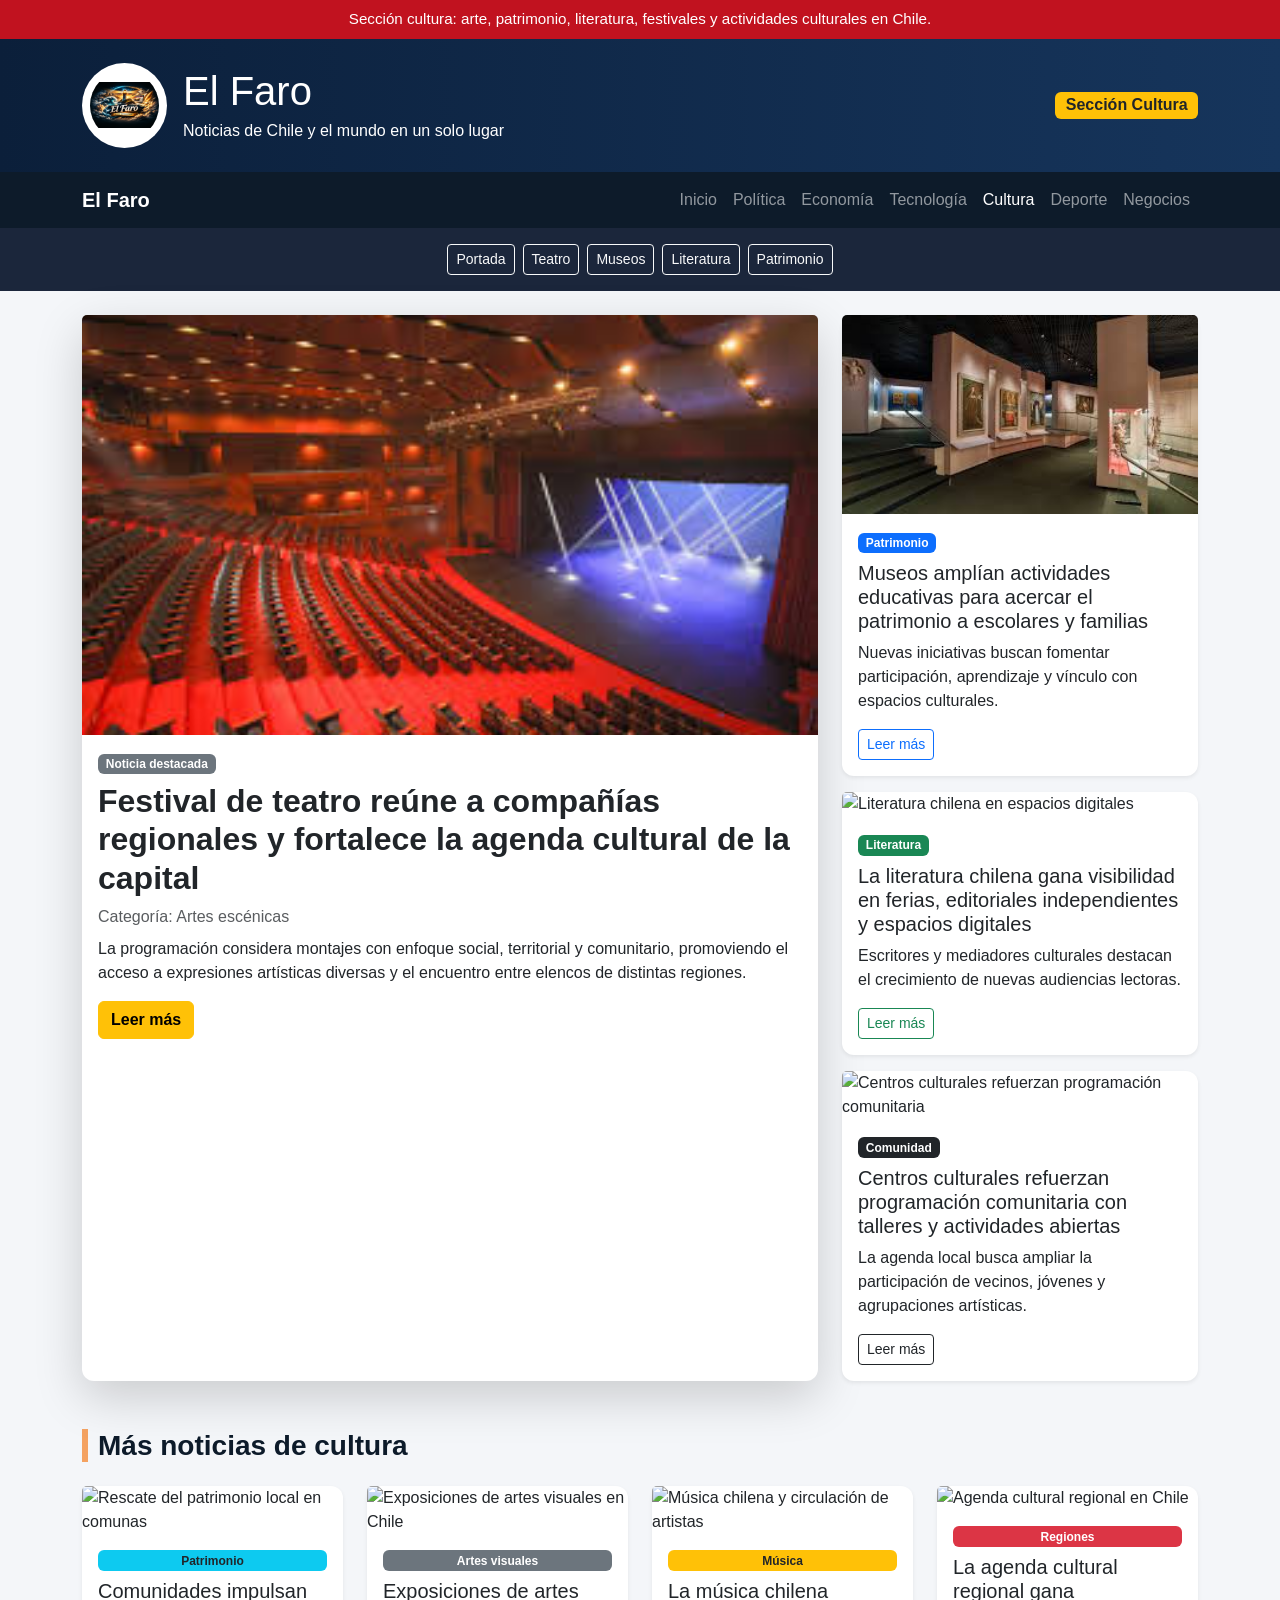
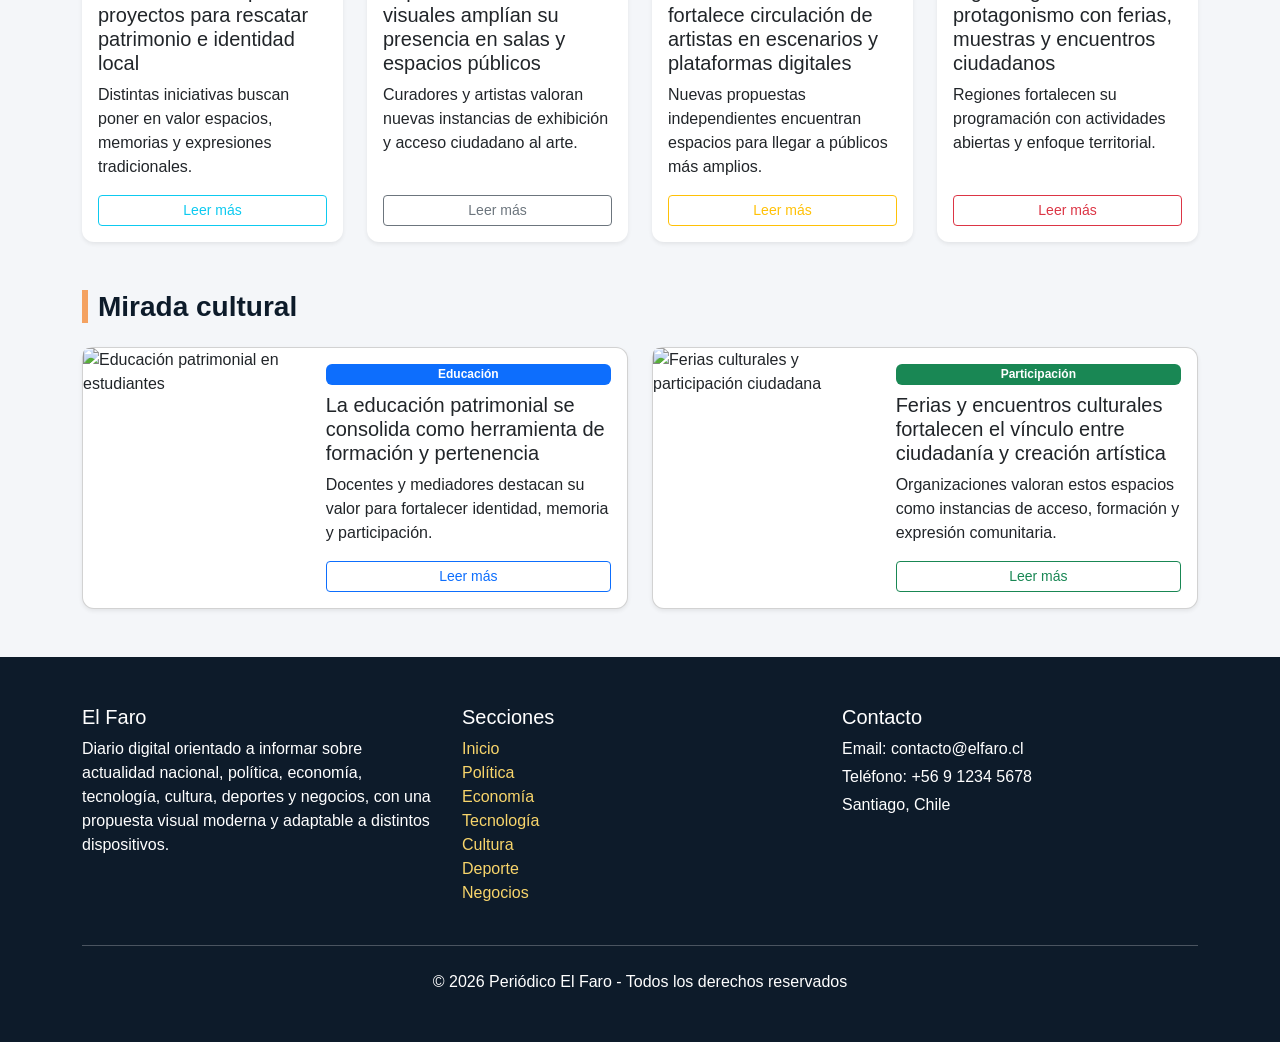
==== cultura.html @ 5a6c2acd "actualización" ====
<!DOCTYPE html>
<html lang="es">
<head>
    <meta charset="UTF-8">
    <meta name="viewport" content="width=device-width, initial-scale=1.0">
    <title>El Faro - Cultura</title>
    <link rel="icon" type="image/png" href="Recursos/Logo.png">

    <!-- Bootstrap -->
    <link href="https://cdn.jsdelivr.net/npm/bootstrap@5.3.3/dist/css/bootstrap.min.css" rel="stylesheet">

    <!-- CSS propio -->
    <link rel="stylesheet" href="Estilos.css">
</head>
<body>

    <!-- Barra superior -->
    <div class="top-bar text-center py-2">
        Sección cultura: arte, patrimonio, literatura, festivales y actividades culturales en Chile.
    </div>

    <!-- Header -->
    <header class="site-header py-4">
        <div class="container">
            <div class="d-flex flex-column flex-md-row align-items-center justify-content-between">
                <div class="d-flex align-items-center gap-3">
                    <img src="Recursos/Logo.png" alt="Logo de El Faro" class="logo-faro">
                    <div>
                        <h1 class="mb-1">El Faro</h1>
                        <p class="mb-0">Noticias de Chile y el mundo en un solo lugar</p>
                    </div>
                </div>
                <div class="mt-3 mt-md-0">
                    <span class="badge bg-warning text-dark fs-6">Sección Cultura</span>
                </div>
            </div>
        </div>
    </header>

    <!-- Menú principal -->
    <nav class="navbar navbar-expand-lg navbar-dark main-nav sticky-top">
        <div class="container">
            <a class="navbar-brand fw-bold" href="index.html">El Faro</a>
            <button class="navbar-toggler" type="button" data-bs-toggle="collapse" data-bs-target="#menuCultura" aria-label="Abrir menú principal">
                <span class="navbar-toggler-icon"></span>
            </button>

            <div class="collapse navbar-collapse" id="menuCultura">
                <ul class="navbar-nav ms-auto">
                    <li class="nav-item"><a class="nav-link" href="index.html">Inicio</a></li>
                    <li class="nav-item"><a class="nav-link" href="politica.html">Política</a></li>
                    <li class="nav-item"><a class="nav-link" href="economia.html">Economía</a></li>
                    <li class="nav-item"><a class="nav-link" href="tecnologia.html">Tecnología</a></li>
                    <li class="nav-item"><a class="nav-link active" href="cultura.html">Cultura</a></li>
                    <li class="nav-item"><a class="nav-link" href="deporte.html">Deporte</a></li>
                    <li class="nav-item"><a class="nav-link" href="negocios.html">Negocios</a></li>
                </ul>
            </div>
        </div>
    </nav>

    <!-- Accesos rápidos -->
    <section class="quick-access py-3">
        <div class="container">
            <div class="d-flex flex-wrap gap-2 justify-content-center">
                <a href="index.html" class="btn btn-outline-light btn-sm">Portada</a>
                <a href="cultura.html" class="btn btn-outline-light btn-sm">Teatro</a>
                <a href="cultura.html" class="btn btn-outline-light btn-sm">Museos</a>
                <a href="cultura.html" class="btn btn-outline-light btn-sm">Literatura</a>
                <a href="cultura.html" class="btn btn-outline-light btn-sm">Patrimonio</a>
            </div>
        </div>
    </section>

    <main class="container my-4">

        <!-- Noticia principal -->
        <div class="row g-4">
            <div class="col-lg-8">
                <div class="card border-0 shadow-lg main-news-card h-100">
                    <img src="Recursos/festival-teatro.jpg" class="card-img-top" alt="Festival de teatro con compañías regionales">
                    <div class="card-body">
                        <span class="badge bg-secondary mb-2">Noticia destacada</span>
                        <h2 class="card-title">Festival de teatro reúne a compañías regionales y fortalece la agenda cultural de la capital</h2>
                        <p class="text-muted mb-2">Categoría: Artes escénicas</p>
                        <p class="card-text">
                            La programación considera montajes con enfoque social, territorial y comunitario,
                            promoviendo el acceso a expresiones artísticas diversas y el encuentro entre elencos de distintas regiones.
                        </p>
                        <a href="noticia-festival-teatro.html" class="btn btn-warning fw-semibold">Leer más</a>
                    </div>
                </div>
            </div>

            <div class="col-lg-4">
                <div class="card news-small-card shadow-sm mb-3">
                    <img src="Recursos/museos.jpg" class="card-img-top" alt="Museos amplían actividades educativas">
                    <div class="card-body">
                        <span class="badge bg-primary mb-2">Patrimonio</span>
                        <h5 class="card-title">Museos amplían actividades educativas para acercar el patrimonio a escolares y familias</h5>
                        <p class="card-text">
                            Nuevas iniciativas buscan fomentar participación, aprendizaje y vínculo con espacios culturales.
                        </p>
                        <a href="noticia-museos.html" class="btn btn-outline-primary btn-sm">Leer más</a>
                    </div>
                </div>

                <div class="card news-small-card shadow-sm mb-3">
                    <img src="Recursos/literatura-chilena.jpg" class="card-img-top" alt="Literatura chilena en espacios digitales">
                    <div class="card-body">
                        <span class="badge bg-success mb-2">Literatura</span>
                        <h5 class="card-title">La literatura chilena gana visibilidad en ferias, editoriales independientes y espacios digitales</h5>
                        <p class="card-text">
                            Escritores y mediadores culturales destacan el crecimiento de nuevas audiencias lectoras.
                        </p>
                        <a href="noticia-literatura-chilena.html" class="btn btn-outline-success btn-sm">Leer más</a>
                    </div>
                </div>

                <div class="card news-small-card shadow-sm">
                    <img src="Recursos/centros-culturales.jpg" class="card-img-top" alt="Centros culturales refuerzan programación comunitaria">
                    <div class="card-body">
                        <span class="badge bg-dark mb-2">Comunidad</span>
                        <h5 class="card-title">Centros culturales refuerzan programación comunitaria con talleres y actividades abiertas</h5>
                        <p class="card-text">
                            La agenda local busca ampliar la participación de vecinos, jóvenes y agrupaciones artísticas.
                        </p>
                        <a href="noticia-centros-culturales.html" class="btn btn-outline-dark btn-sm">Leer más</a>
                    </div>
                </div>
            </div>
        </div>

        <!-- Más noticias -->
        <section class="mt-5">
            <div class="section-title mb-4">
                <h3>Más noticias de cultura</h3>
            </div>

            <div class="row g-4">
                <div class="col-md-6 col-lg-3">
                    <div class="card h-100 shadow-sm news-grid-card">
                        <img src="Recursos/patrimonio-local.jpg" class="card-img-top" alt="Rescate del patrimonio local en comunas">
                        <div class="card-body d-flex flex-column">
                            <span class="badge bg-info text-dark mb-2">Patrimonio</span>
                            <h5 class="card-title">Comunidades impulsan proyectos para rescatar patrimonio e identidad local</h5>
                            <p class="card-text">
                                Distintas iniciativas buscan poner en valor espacios, memorias y expresiones tradicionales.
                            </p>
                            <a href="noticia-patrimonio-local.html" class="btn btn-outline-info btn-sm mt-auto">Leer más</a>
                        </div>
                    </div>
                </div>

                <div class="col-md-6 col-lg-3">
                    <div class="card h-100 shadow-sm news-grid-card">
                        <img src="Recursos/artes-visuales.jpg" class="card-img-top" alt="Exposiciones de artes visuales en Chile">
                        <div class="card-body d-flex flex-column">
                            <span class="badge bg-secondary mb-2">Artes visuales</span>
                            <h5 class="card-title">Exposiciones de artes visuales amplían su presencia en salas y espacios públicos</h5>
                            <p class="card-text">
                                Curadores y artistas valoran nuevas instancias de exhibición y acceso ciudadano al arte.
                            </p>
                            <a href="noticia-artes-visuales.html" class="btn btn-outline-secondary btn-sm mt-auto">Leer más</a>
                        </div>
                    </div>
                </div>

                <div class="col-md-6 col-lg-3">
                    <div class="card h-100 shadow-sm news-grid-card">
                        <img src="Recursos/musica-chilena.jpg" class="card-img-top" alt="Música chilena y circulación de artistas">
                        <div class="card-body d-flex flex-column">
                            <span class="badge bg-warning text-dark mb-2">Música</span>
                            <h5 class="card-title">La música chilena fortalece circulación de artistas en escenarios y plataformas digitales</h5>
                            <p class="card-text">
                                Nuevas propuestas independientes encuentran espacios para llegar a públicos más amplios.
                            </p>
                            <a href="noticia-musica-chilena.html" class="btn btn-outline-warning btn-sm mt-auto">Leer más</a>
                        </div>
                    </div>
                </div>

                <div class="col-md-6 col-lg-3">
                    <div class="card h-100 shadow-sm news-grid-card">
                        <img src="Recursos/cultura-regional.jpg" class="card-img-top" alt="Agenda cultural regional en Chile">
                        <div class="card-body d-flex flex-column">
                            <span class="badge bg-danger mb-2">Regiones</span>
                            <h5 class="card-title">La agenda cultural regional gana protagonismo con ferias, muestras y encuentros ciudadanos</h5>
                            <p class="card-text">
                                Regiones fortalecen su programación con actividades abiertas y enfoque territorial.
                            </p>
                            <a href="noticia-cultura-regional.html" class="btn btn-outline-danger btn-sm mt-auto">Leer más</a>
                        </div>
                    </div>
                </div>
            </div>
        </section>

        <!-- Bloque especial -->
        <section class="mt-5">
            <div class="section-title mb-4">
                <h3>Mirada cultural</h3>
            </div>

            <div class="row g-4">
                <div class="col-lg-6">
                    <div class="card shadow-sm h-100">
                        <div class="row g-0 h-100">
                            <div class="col-md-5">
                                <img src="Recursos/educacion-patrimonial.jpg" class="img-fluid rounded-start h-100 w-100 object-fit-cover" alt="Educación patrimonial en estudiantes">
                            </div>
                            <div class="col-md-7">
                                <div class="card-body d-flex flex-column h-100">
                                    <span class="badge bg-primary mb-2">Educación</span>
                                    <h5 class="card-title">La educación patrimonial se consolida como herramienta de formación y pertenencia</h5>
                                    <p class="card-text">
                                        Docentes y mediadores destacan su valor para fortalecer identidad, memoria y participación.
                                    </p>
                                    <a href="noticia-educacion-patrimonial.html" class="btn btn-outline-primary btn-sm mt-auto">Leer más</a>
                                </div>
                            </div>
                        </div>
                    </div>
                </div>

                <div class="col-lg-6">
                    <div class="card shadow-sm h-100">
                        <div class="row g-0 h-100">
                            <div class="col-md-5">
                                <img src="Recursos/ferias-culturales.jpg" class="img-fluid rounded-start h-100 w-100 object-fit-cover" alt="Ferias culturales y participación ciudadana">
                            </div>
                            <div class="col-md-7">
                                <div class="card-body d-flex flex-column h-100">
                                    <span class="badge bg-success mb-2">Participación</span>
                                    <h5 class="card-title">Ferias y encuentros culturales fortalecen el vínculo entre ciudadanía y creación artística</h5>
                                    <p class="card-text">
                                        Organizaciones valoran estos espacios como instancias de acceso, formación y expresión comunitaria.
                                    </p>
                                    <a href="noticia-ferias-culturales.html" class="btn btn-outline-success btn-sm mt-auto">Leer más</a>
                                </div>
                            </div>
                        </div>
                    </div>
                </div>
            </div>
        </section>

    </main>

    <!-- Footer -->
    <footer class="site-footer mt-5 py-5">
        <div class="container">
            <div class="row g-4">
                <div class="col-md-4">
                    <h5>El Faro</h5>
                    <p>
                        Diario digital orientado a informar sobre actualidad nacional, política, economía, tecnología,
                        cultura, deportes y negocios, con una propuesta visual moderna y adaptable a distintos dispositivos.
                    </p>
                </div>

                <div class="col-md-4">
                    <h5>Secciones</h5>
                    <ul class="list-unstyled">
                        <li><a href="index.html">Inicio</a></li>
                        <li><a href="politica.html">Política</a></li>
                        <li><a href="economia.html">Economía</a></li>
                        <li><a href="tecnologia.html">Tecnología</a></li>
                        <li><a href="cultura.html">Cultura</a></li>
                        <li><a href="deporte.html">Deporte</a></li>
                        <li><a href="negocios.html">Negocios</a></li>
                    </ul>
                </div>

                <div class="col-md-4">
                    <h5>Contacto</h5>
                    <p class="mb-1">Email: contacto@elfaro.cl</p>
                    <p class="mb-1">Teléfono: +56 9 1234 5678</p>
                    <p class="mb-0">Santiago, Chile</p>
                </div>
            </div>

            <hr class="my-4">

            <div class="text-center">
                <p class="mb-0">&copy; 2026 Periódico El Faro - Todos los derechos reservados</p>
            </div>
        </div>
    </footer>

    <script src="https://cdn.jsdelivr.net/npm/bootstrap@5.3.3/dist/js/bootstrap.bundle.min.js"></script>
</body>
</html>
---- Estilos.css ----
body {
    font-family: Arial, Helvetica, sans-serif;
    background-color: #f4f6f9;
    color: #212529;
}

.top-bar {
    background-color: #c1121f;
    color: white;
    font-size: 0.95rem;
    font-weight: 500;
}

.site-header {
    background: linear-gradient(90deg, #0b1f3a, #16355c);
    color: white;
}

.logo-faro {
    width: 85px;
    height: 85px;
    object-fit: contain;
    background-color: white;
    border-radius: 50%;
    padding: 8px;
}

.main-nav {
    background-color: #0d1b2a;
}

.quick-access {
    background-color: #1b263b;
}

.main-news-card img {
    max-height: 420px;
    object-fit: cover;
}

.main-news-card .card-title {
    font-weight: 700;
}

.news-small-card,
.news-grid-card {
    border: none;
}

.section-title h2,
.section-title h3 {
    font-weight: 700;
    color: #0d1b2a;
    border-left: 6px solid #f4a261;
    padding-left: 10px;
}

.site-footer {
    background-color: #0d1b2a;
    color: white;
}

.site-footer a {
    color: #f8d56b;
    text-decoration: none;
}

.site-footer a:hover {
    text-decoration: underline;
}

.card {
    border-radius: 12px;
}

@media (max-width: 768px) {
    .logo-faro {
        width: 70px;
        height: 70px;
    }

    .site-header h1 {
        font-size: 1.8rem;
    }
}
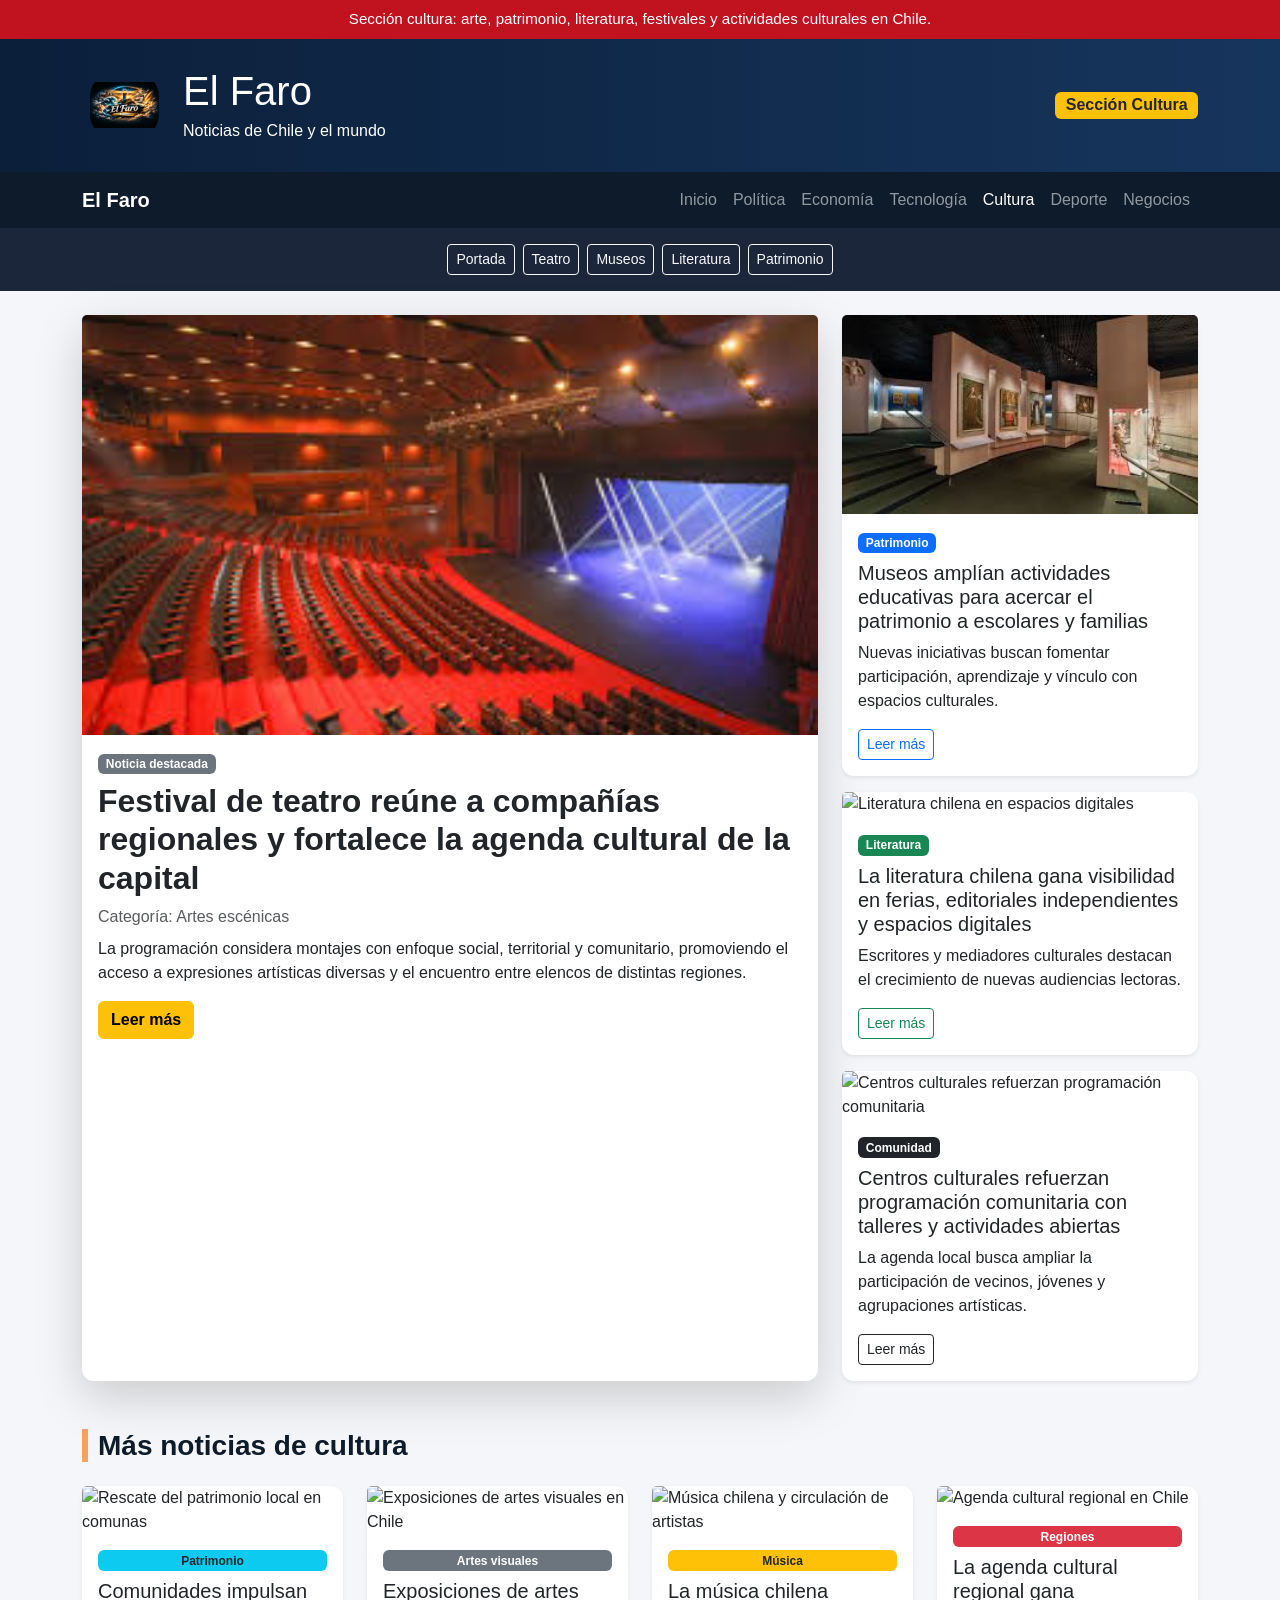
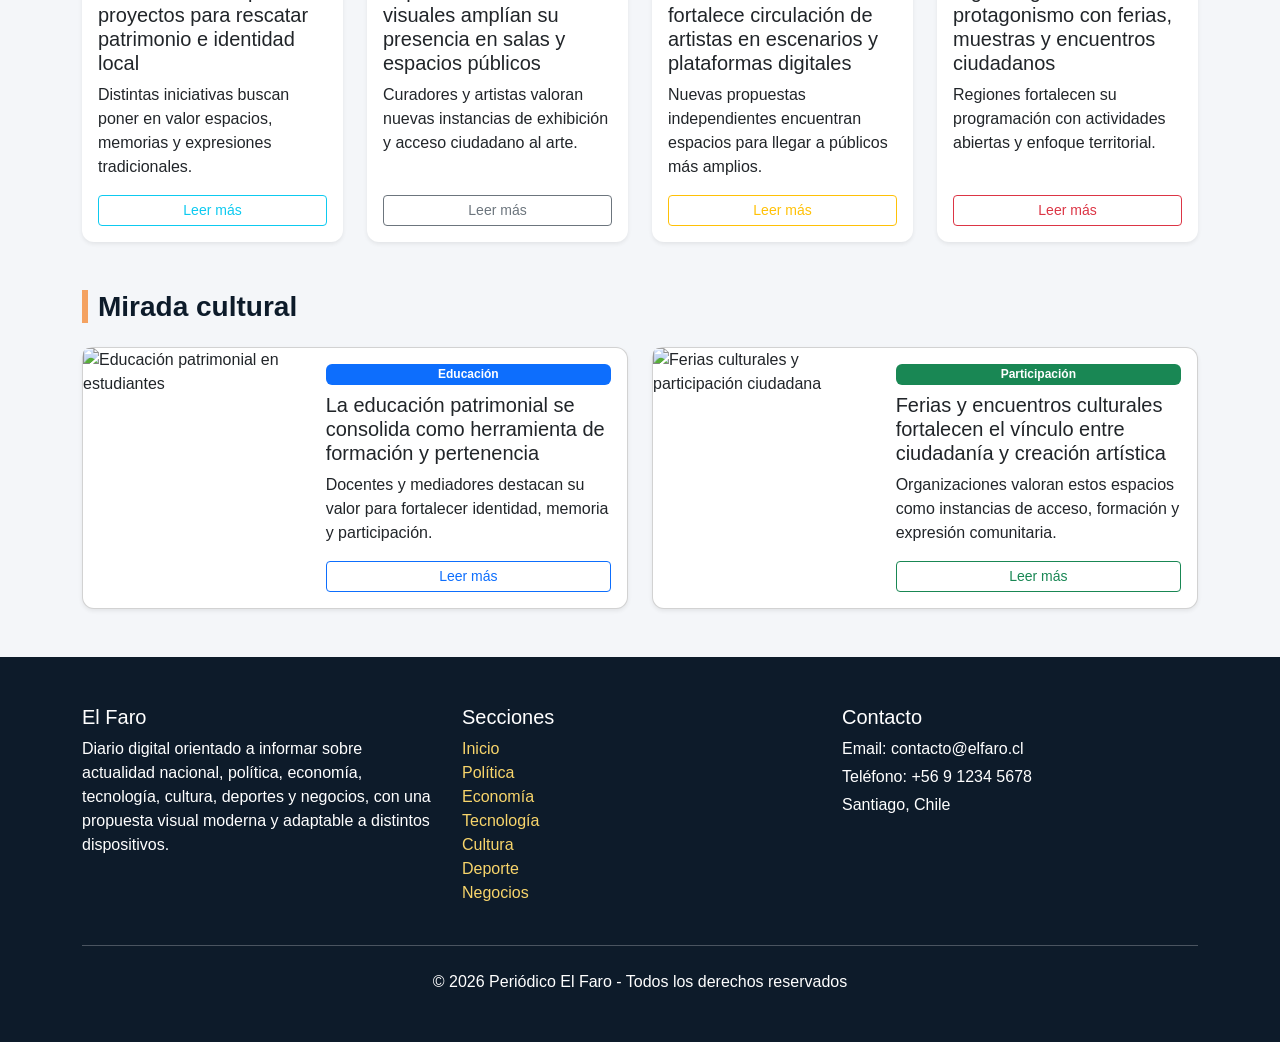
==== commit 2dcaeb59: "actualización" ====
--- a/cultura.html
+++ b/cultura.html
@@ -5,21 +5,14 @@
     <meta name="viewport" content="width=device-width, initial-scale=1.0">
     <title>El Faro - Cultura</title>
     <link rel="icon" type="image/png" href="Recursos/Logo.png">
-
-    <!-- Bootstrap -->
     <link href="https://cdn.jsdelivr.net/npm/bootstrap@5.3.3/dist/css/bootstrap.min.css" rel="stylesheet">
-
-    <!-- CSS propio -->
     <link rel="stylesheet" href="Estilos.css">
 </head>
 <body>
-
-    <!-- Barra superior -->
     <div class="top-bar text-center py-2">
         Sección cultura: arte, patrimonio, literatura, festivales y actividades culturales en Chile.
     </div>
 
-    <!-- Header -->
     <header class="site-header py-4">
         <div class="container">
             <div class="d-flex flex-column flex-md-row align-items-center justify-content-between">
@@ -27,7 +20,7 @@
                     <img src="Recursos/Logo.png" alt="Logo de El Faro" class="logo-faro">
                     <div>
                         <h1 class="mb-1">El Faro</h1>
-                        <p class="mb-0">Noticias de Chile y el mundo en un solo lugar</p>
+                        <p class="mb-0">Noticias de Chile y el mundo</p>
                     </div>
                 </div>
                 <div class="mt-3 mt-md-0">
@@ -37,7 +30,6 @@
         </div>
     </header>
 
-    <!-- Menú principal -->
     <nav class="navbar navbar-expand-lg navbar-dark main-nav sticky-top">
         <div class="container">
             <a class="navbar-brand fw-bold" href="index.html">El Faro</a>
@@ -59,7 +51,6 @@
         </div>
     </nav>
 
-    <!-- Accesos rápidos -->
     <section class="quick-access py-3">
         <div class="container">
             <div class="d-flex flex-wrap gap-2 justify-content-center">
@@ -74,7 +65,6 @@
 
     <main class="container my-4">
 
-        <!-- Noticia principal -->
         <div class="row g-4">
             <div class="col-lg-8">
                 <div class="card border-0 shadow-lg main-news-card h-100">
@@ -131,7 +121,6 @@
             </div>
         </div>
 
-        <!-- Más noticias -->
         <section class="mt-5">
             <div class="section-title mb-4">
                 <h3>Más noticias de cultura</h3>
@@ -196,7 +185,6 @@
             </div>
         </section>
 
-        <!-- Bloque especial -->
         <section class="mt-5">
             <div class="section-title mb-4">
                 <h3>Mirada cultural</h3>
@@ -247,7 +235,6 @@
 
     </main>
 
-    <!-- Footer -->
     <footer class="site-footer mt-5 py-5">
         <div class="container">
             <div class="row g-4">
--- a/Estilos.css
+++ b/Estilos.css
@@ -20,8 +20,8 @@
     width: 85px;
     height: 85px;
     object-fit: contain;
-    background-color: white;
-    border-radius: 50%;
+    background-color: (0b1f3a);
+    border-radius: 40%;
     padding: 8px;
 }
 
